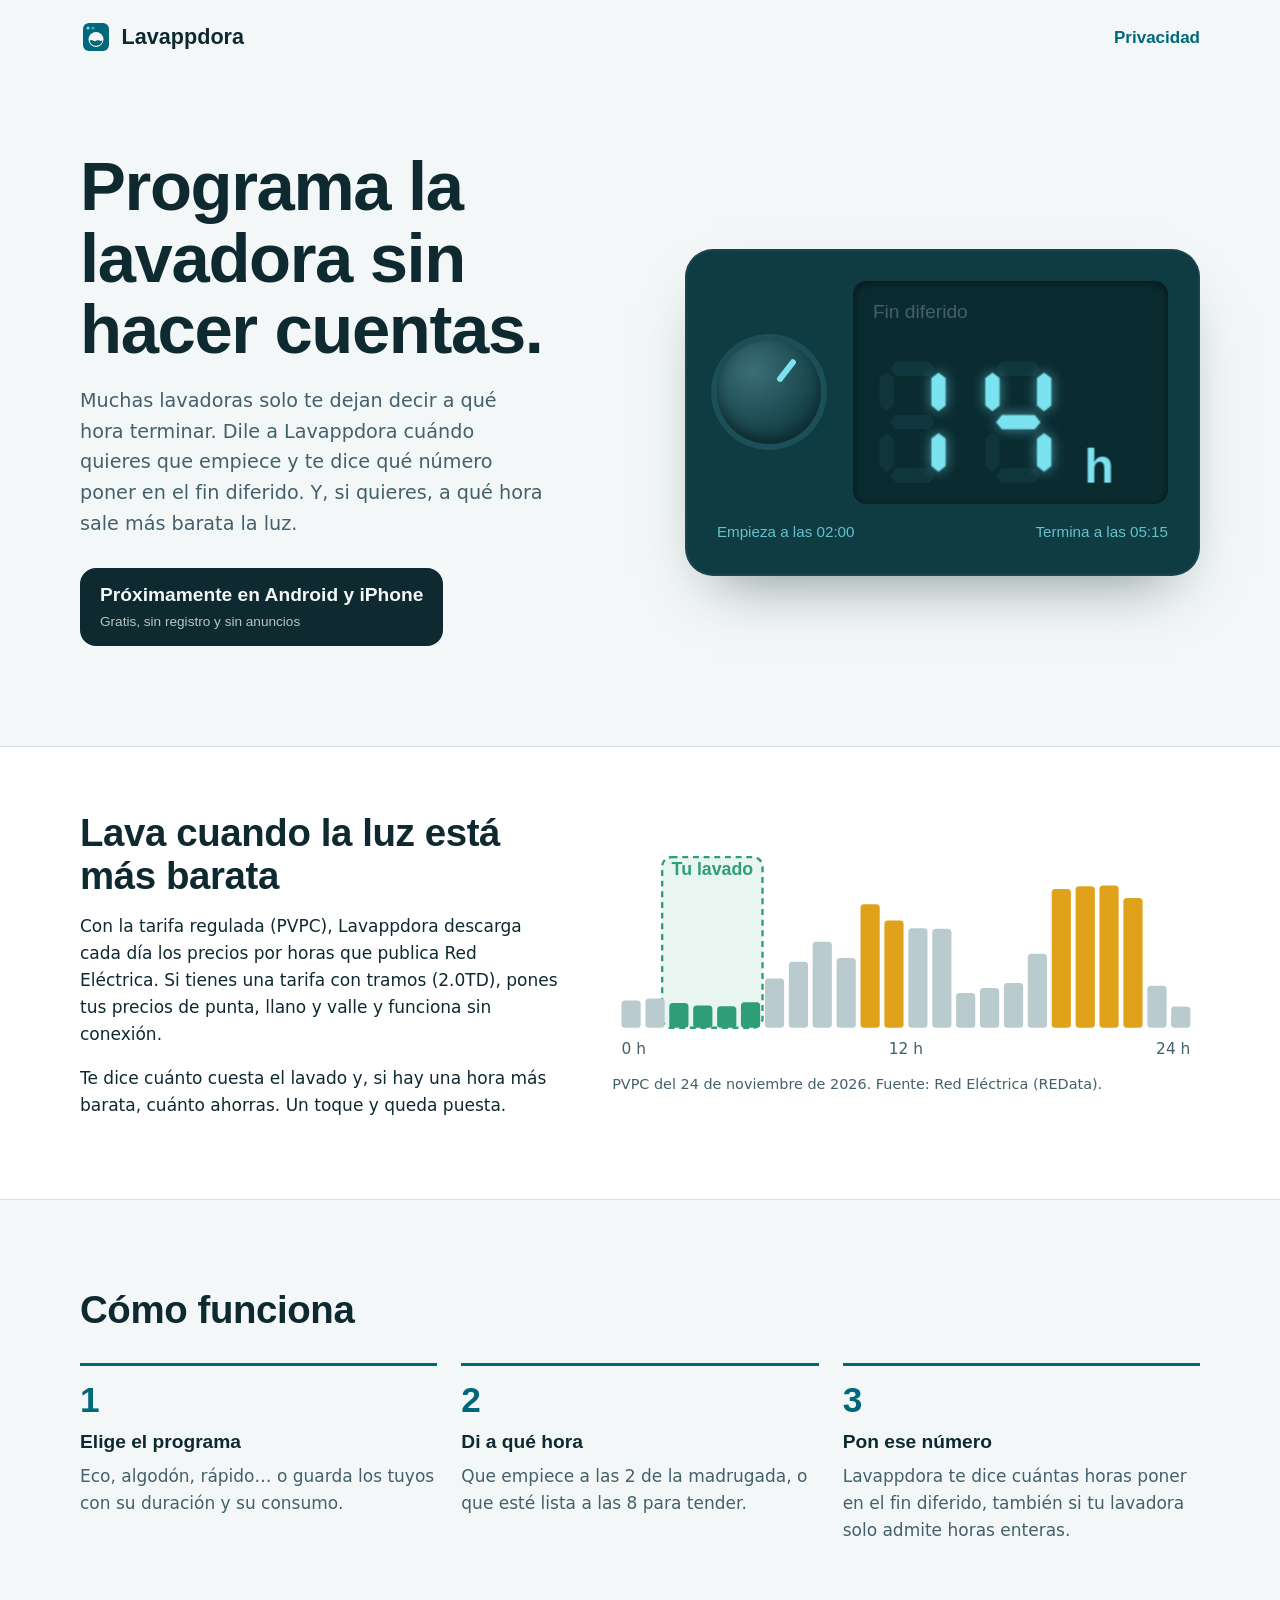
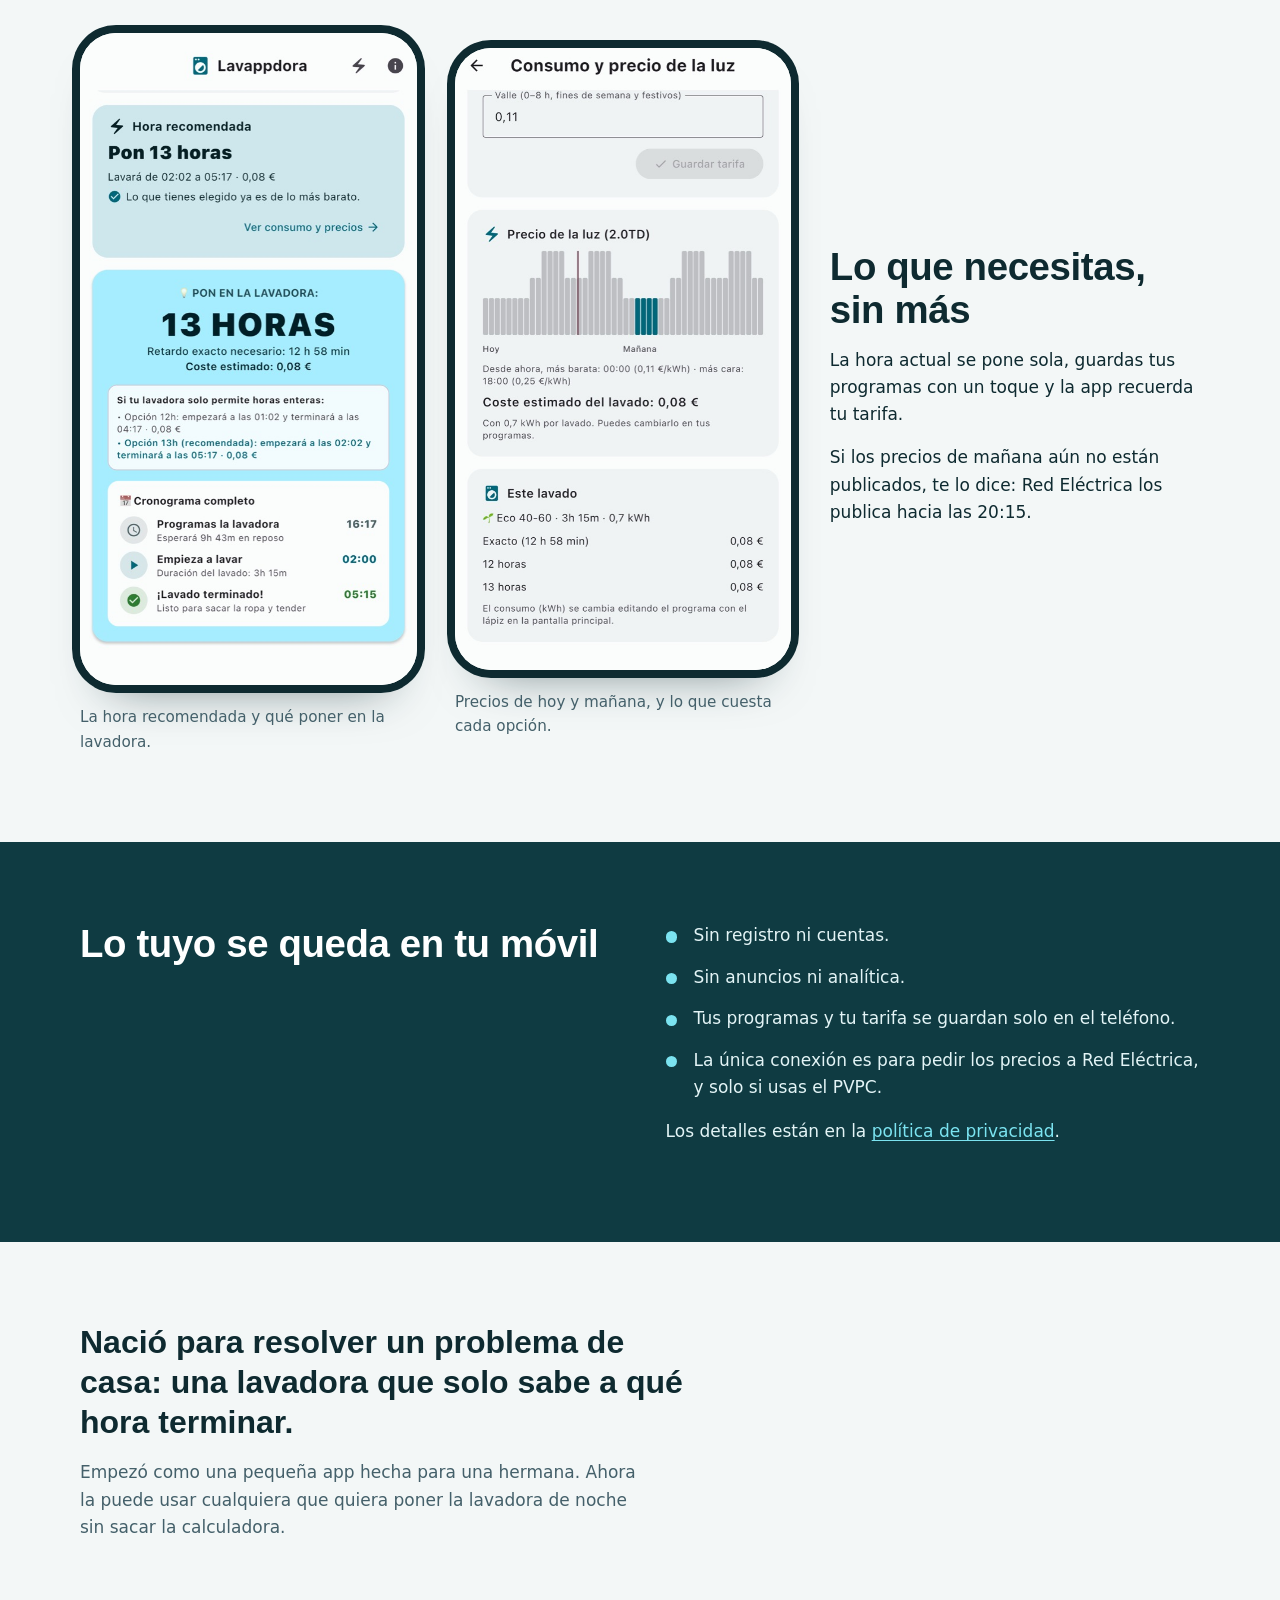
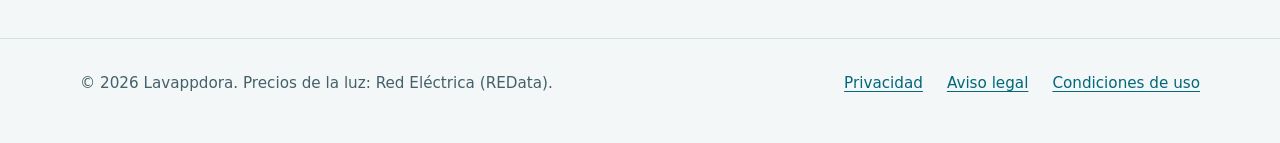
==== index.html @ 906e7d15 "Web estática de Lavappdora: landing y páginas legales - Landing: display de fin diferido en SVG, tir" ====
<!doctype html>
<html lang="es">
<head>
  <meta charset="utf-8">
  <meta name="viewport" content="width=device-width, initial-scale=1">
  <title>Lavappdora — programa la lavadora sin hacer cuentas</title>
  <meta name="description" content="Dile a Lavappdora a qué hora quieres que empiece o termine la lavadora y te dice qué número poner en el fin diferido. Con el precio de la luz por horas. Gratis, sin registro y sin anuncios.">
  <link rel="canonical" href="https://lavappdora.com/">
  <link rel="icon" href="/favicon.svg" type="image/svg+xml">
  <meta name="theme-color" content="#0F3B42">
  <meta property="og:type" content="website">
  <meta property="og:title" content="Lavappdora — programa la lavadora sin hacer cuentas">
  <meta property="og:description" content="Qué número poner en el fin diferido y a qué hora sale más barata la luz.">
  <meta property="og:url" content="https://lavappdora.com/">
  <meta property="og:image" content="https://lavappdora.com/img/app-principal.jpg">
  <meta property="og:locale" content="es_ES">
  <link rel="stylesheet" href="/css/estilos.css">
</head>
<body>
  <a class="salto" href="#contenido">Saltar al contenido</a>

  <header class="cabecera">
    <div class="envoltorio">
      <a class="marca" href="/"><img src="/img/icono.svg" alt="" width="32" height="32">Lavappdora</a>
      <nav aria-label="Principal"><a href="/privacidad.html">Privacidad</a></nav>
    </div>
  </header>

  <main id="contenido">
    <section class="hero" aria-labelledby="titulo">
      <div class="envoltorio">
        <div>
          <h1 id="titulo">Programa la lavadora sin hacer cuentas.</h1>
          <p>Muchas lavadoras solo te dejan decir a qué hora terminar. Dile a Lavappdora cuándo quieres que empiece y te dice qué número poner en el fin diferido. Y, si quieres, a qué hora sale más barata la luz.</p>
          <p class="disponible">Próximamente en Android y iPhone<small>Gratis, sin registro y sin anuncios</small></p>
        </div>

        <div class="panel">
          <div class="panel-fila">
            <div class="mando" aria-hidden="true"></div>
            <div class="lcd">
              <p class="lcd-titulo">Fin diferido</p>
              <svg class="lcd-digits" viewBox="-6 -6 250 122" role="img" aria-label="14 horas"><polygon class="seg" points="9.8,6.5 15.0,0.0 45.0,0.0 50.2,6.5 45.0,13.0 15.0,13.0"/><polygon class="seg" points="9.8,55.0 15.0,48.5 45.0,48.5 50.2,55.0 45.0,61.5 15.0,61.5"/><polygon class="seg" points="9.8,103.5 15.0,97.0 45.0,97.0 50.2,103.5 45.0,110.0 15.0,110.0"/><polygon class="seg" points="6.5,9.8 13.0,15.0 13.0,40.0 6.5,45.2 0.0,40.0 0.0,15.0"/><polygon class="seg on" points="53.5,9.8 60.0,15.0 60.0,40.0 53.5,45.2 47.0,40.0 47.0,15.0"/><polygon class="seg" points="6.5,64.8 13.0,70.0 13.0,95.0 6.5,100.2 0.0,95.0 0.0,70.0"/><polygon class="seg on" points="53.5,64.8 60.0,70.0 60.0,95.0 53.5,100.2 47.0,95.0 47.0,70.0"/><polygon class="seg" points="105.8,6.5 111.0,0.0 141.0,0.0 146.2,6.5 141.0,13.0 111.0,13.0"/><polygon class="seg on" points="105.8,55.0 111.0,48.5 141.0,48.5 146.2,55.0 141.0,61.5 111.0,61.5"/><polygon class="seg" points="105.8,103.5 111.0,97.0 141.0,97.0 146.2,103.5 141.0,110.0 111.0,110.0"/><polygon class="seg on" points="102.5,9.8 109.0,15.0 109.0,40.0 102.5,45.2 96.0,40.0 96.0,15.0"/><polygon class="seg on" points="149.5,9.8 156.0,15.0 156.0,40.0 149.5,45.2 143.0,40.0 143.0,15.0"/><polygon class="seg" points="102.5,64.8 109.0,70.0 109.0,95.0 102.5,100.2 96.0,95.0 96.0,70.0"/><polygon class="seg on" points="149.5,64.8 156.0,70.0 156.0,95.0 149.5,100.2 143.0,95.0 143.0,70.0"/><text class="lcd-unit" x="186" y="110">h</text></svg>
            </div>
          </div>
          <div class="panel-pie">
            <span>Empieza a las 02:00</span>
            <span>Termina a las 05:15</span>
          </div>
        </div>
      </div>
    </section>

    <section class="precios" aria-labelledby="titulo-precios">
      <div class="envoltorio">
        <div class="texto">
          <h2 id="titulo-precios">Lava cuando la luz está más barata</h2>
          <p>Con la tarifa regulada (PVPC), Lavappdora descarga cada día los precios por horas que publica Red Eléctrica. Si tienes una tarifa con tramos (2.0TD), pones tus precios de punta, llano y valle y funciona sin conexión.</p>
          <p>Te dice cuánto cuesta el lavado y, si hay una hora más barata, cuánto ahorras. Un toque y queda puesta.</p>
        </div>
        <figure style="margin:0">
          <svg class="strip" viewBox="-8 -30 496 178" role="img" aria-labelledby="strip-t strip-d"><title id="strip-t">Precio de la luz por horas</title><desc id="strip-d">PVPC del 24 de noviembre de 2026. Las horas de 2 a 6 de la madrugada están entre las más baratas y ahí cae el lavado.</desc><rect class="window" x="34.3" y="-24" width="84.7" height="144" rx="8"/><text class="window-label" x="76.7" y="-9" text-anchor="middle">Tu lavado</text><rect class="bar" x="0.0" y="97.0" width="16.2" height="23.0" rx="3"><title>00:00 – 0.197 €/kWh</title></rect><rect class="bar" x="20.2" y="95.4" width="16.2" height="24.6" rx="3"><title>01:00 – 0.199 €/kWh</title></rect><rect class="bar wash" x="40.3" y="99.2" width="16.2" height="20.8" rx="3"><title>02:00 – 0.194 €/kWh</title></rect><rect class="bar wash" x="60.5" y="101.2" width="16.2" height="18.8" rx="3"><title>03:00 – 0.191 €/kWh</title></rect><rect class="bar wash" x="80.7" y="101.9" width="16.2" height="18.1" rx="3"><title>04:00 – 0.190 €/kWh</title></rect><rect class="bar wash" x="100.8" y="98.5" width="16.2" height="21.5" rx="3"><title>05:00 – 0.195 €/kWh</title></rect><rect class="bar" x="121.0" y="78.5" width="16.2" height="41.5" rx="3"><title>06:00 – 0.221 €/kWh</title></rect><rect class="bar" x="141.2" y="64.2" width="16.2" height="55.8" rx="3"><title>07:00 – 0.240 €/kWh</title></rect><rect class="bar" x="161.3" y="47.4" width="16.2" height="72.6" rx="3"><title>08:00 – 0.262 €/kWh</title></rect><rect class="bar" x="181.5" y="61.2" width="16.2" height="58.8" rx="3"><title>09:00 – 0.243 €/kWh</title></rect><rect class="bar dear" x="201.7" y="15.7" width="16.2" height="104.3" rx="3"><title>10:00 – 0.303 €/kWh</title></rect><rect class="bar dear" x="221.8" y="29.4" width="16.2" height="90.6" rx="3"><title>11:00 – 0.285 €/kWh</title></rect><rect class="bar" x="242.0" y="36.1" width="16.2" height="83.9" rx="3"><title>12:00 – 0.276 €/kWh</title></rect><rect class="bar" x="262.2" y="36.4" width="16.2" height="83.6" rx="3"><title>13:00 – 0.276 €/kWh</title></rect><rect class="bar" x="282.3" y="90.7" width="16.2" height="29.3" rx="3"><title>14:00 – 0.205 €/kWh</title></rect><rect class="bar" x="302.5" y="86.5" width="16.2" height="33.5" rx="3"><title>15:00 – 0.210 €/kWh</title></rect><rect class="bar" x="322.7" y="82.3" width="16.2" height="37.7" rx="3"><title>16:00 – 0.216 €/kWh</title></rect><rect class="bar" x="342.8" y="57.5" width="16.2" height="62.5" rx="3"><title>17:00 – 0.248 €/kWh</title></rect><rect class="bar dear" x="363.0" y="2.9" width="16.2" height="117.1" rx="3"><title>18:00 – 0.320 €/kWh</title></rect><rect class="bar dear" x="383.2" y="0.6" width="16.2" height="119.4" rx="3"><title>19:00 – 0.323 €/kWh</title></rect><rect class="bar dear" x="403.3" y="0.0" width="16.2" height="120.0" rx="3"><title>20:00 – 0.323 €/kWh</title></rect><rect class="bar dear" x="423.5" y="10.5" width="16.2" height="109.5" rx="3"><title>21:00 – 0.310 €/kWh</title></rect><rect class="bar" x="443.7" y="84.5" width="16.2" height="35.5" rx="3"><title>22:00 – 0.213 €/kWh</title></rect><rect class="bar" x="463.8" y="102.0" width="16.2" height="18.0" rx="3"><title>23:00 – 0.190 €/kWh</title></rect><text class="axis" x="0" y="142">0 h</text><text class="axis" x="240" y="142" text-anchor="middle">12 h</text><text class="axis" x="480" y="142" text-anchor="end">24 h</text></svg>
          <figcaption class="fuente">PVPC del 24 de noviembre de 2026. Fuente: Red Eléctrica (REData).</figcaption>
        </figure>
      </div>
    </section>

    <section class="pasos-seccion" aria-labelledby="titulo-pasos">
      <div class="envoltorio">
        <h2 id="titulo-pasos">Cómo funciona</h2>
        <ol class="pasos">
          <li>
            <h3>Elige el programa</h3>
            <p>Eco, algodón, rápido… o guarda los tuyos con su duración y su consumo.</p>
          </li>
          <li>
            <h3>Di a qué hora</h3>
            <p>Que empiece a las 2 de la madrugada, o que esté lista a las 8 para tender.</p>
          </li>
          <li>
            <h3>Pon ese número</h3>
            <p>Lavappdora te dice cuántas horas poner en el fin diferido, también si tu lavadora solo admite horas enteras.</p>
          </li>
        </ol>
      </div>
    </section>

    <section class="capturas" aria-labelledby="titulo-capturas">
      <div class="envoltorio">
        <figure class="captura">
          <div class="movil"><img src="/img/app-principal.jpg" width="567" height="1100" loading="lazy"
               alt="Pantalla principal: hora recomendada «Pon 13 horas» y el número a poner en la lavadora con el cronograma del lavado."></div>
          <figcaption>La hora recomendada y qué poner en la lavadora.</figcaption>
        </figure>
        <figure class="captura">
          <div class="movil"><img src="/img/app-consumo.jpg" width="595" height="1100" loading="lazy"
               alt="Pantalla de consumo: gráfico de precios de hoy y mañana con las horas del lavado resaltadas y el coste estimado."></div>
          <figcaption>Precios de hoy y mañana, y lo que cuesta cada opción.</figcaption>
        </figure>
        <div class="texto">
          <h2 id="titulo-capturas">Lo que necesitas, sin más</h2>
          <p>La hora actual se pone sola, guardas tus programas con un toque y la app recuerda tu tarifa.</p>
          <p>Si los precios de mañana aún no están publicados, te lo dice: Red Eléctrica los publica hacia las 20:15.</p>
        </div>
      </div>
    </section>

    <section class="privacidad" aria-labelledby="titulo-privacidad">
      <div class="envoltorio">
        <h2 id="titulo-privacidad">Lo tuyo se queda en tu móvil</h2>
        <div>
          <ul>
            <li>Sin registro ni cuentas.</li>
            <li>Sin anuncios ni analítica.</li>
            <li>Tus programas y tu tarifa se guardan solo en el teléfono.</li>
            <li>La única conexión es para pedir los precios a Red Eléctrica, y solo si usas el PVPC.</li>
          </ul>
          <p>Los detalles están en la <a href="/privacidad.html">política de privacidad</a>.</p>
        </div>
      </div>
    </section>

    <section class="historia" aria-labelledby="titulo-historia">
      <div class="envoltorio">
        <h2 id="titulo-historia" class="oculto">De dónde viene</h2>
        <blockquote>Nació para resolver un problema de casa: una lavadora que solo sabe a qué hora terminar.</blockquote>
        <p>Empezó como una pequeña app hecha para una hermana. Ahora la puede usar cualquiera que quiera poner la lavadora de noche sin sacar la calculadora.</p>
      </div>
    </section>
  </main>

  <footer class="pie">
    <div class="envoltorio">
      <p>© 2026 Lavappdora. Precios de la luz: Red Eléctrica (REData).</p>
      <ul>
        <li><a href="/privacidad.html">Privacidad</a></li>
        <li><a href="/aviso-legal.html">Aviso legal</a></li>
        <li><a href="/condiciones.html">Condiciones de uso</a></li>
      </ul>
    </div>
  </footer>
</body>
</html>
---- css/estilos.css ----
/* Lavappdora — web estática. Sin fuentes ni scripts de terceros. */
:root {
  --esmalte: #F3F7F7;      /* fondo: chapa blanca de electrodoméstico */
  --tinta: #0E2A30;        /* texto */
  --tinta-suave: #44606A;
  --teal: #00687A;         /* color de la app */
  --panel: #0F3B42;        /* panel del display */
  --lcd: #7BE3F0;          /* dígitos encendidos */
  --lcd-apagado: rgba(123, 227, 240, 0.06);
  --valle: #2E9E78;
  --punta: #E0A21B;
  --linea: #D3E1E3;
  --blanco: #FFFFFF;

  --redondeada: ui-rounded, "SF Pro Rounded", "Hiragino Maru Gothic ProN", Quicksand, Comfortaa, Manjari,
    "Arial Rounded MT", "Arial Rounded MT Bold", Calibri, source-sans-pro, sans-serif;
  --humanista: Seravek, "Gill Sans Nova", Ubuntu, Calibri, "DejaVu Sans", source-sans-pro, sans-serif;

  --medida: 68ch;
}

*, *::before, *::after { box-sizing: border-box; }

html { -webkit-text-size-adjust: 100%; }

body {
  margin: 0;
  background: var(--esmalte);
  color: var(--tinta);
  font-family: var(--humanista);
  font-size: 1.0625rem;
  line-height: 1.6;
}

img, svg { display: block; max-width: 100%; }

a { color: var(--teal); text-underline-offset: 0.18em; }
a:hover { color: var(--tinta); }

:focus-visible { outline: 3px solid var(--teal); outline-offset: 3px; border-radius: 4px; }

.salto {
  position: absolute; left: -999px; top: 0.5rem;
  background: var(--tinta); color: var(--blanco); padding: 0.5rem 1rem; border-radius: 6px;
}
.salto:focus { left: 0.5rem; }

/* Solo para lectores de pantalla */
.oculto { position: absolute; width: 1px; height: 1px; overflow: hidden; clip-path: inset(50%); white-space: nowrap; }

.envoltorio { width: min(100% - 2rem, 70rem); margin-inline: auto; }

/* Cabecera */
.cabecera { padding-block: 1.25rem; }
.cabecera .envoltorio { display: flex; align-items: center; justify-content: space-between; gap: 1rem; }
.marca {
  display: inline-flex; align-items: center; gap: 0.6rem;
  font-family: var(--redondeada); font-weight: 800; font-size: 1.35rem;
  color: var(--tinta); text-decoration: none;
}
.marca svg { width: 2rem; height: 2rem; }
.cabecera nav a { font-family: var(--redondeada); font-weight: 600; text-decoration: none; }

/* Hero */
.hero { padding-block: clamp(2rem, 6vw, 5rem) clamp(2.5rem, 6vw, 4.5rem); }
.hero .envoltorio {
  display: grid; gap: clamp(2rem, 5vw, 4rem);
  grid-template-columns: minmax(0, 1.05fr) minmax(0, 1fr); align-items: center;
}
.hero h1 {
  font-family: var(--redondeada); font-weight: 800;
  font-size: clamp(2.4rem, 5.6vw, 4.3rem); line-height: 1.04; letter-spacing: -0.02em;
  margin: 0 0 1.25rem; max-width: 14ch;
}
.hero p { font-size: 1.2rem; color: var(--tinta-suave); max-width: 38ch; margin: 0 0 1.75rem; }

.hero .disponible {
  display: inline-block; font-family: var(--redondeada); font-weight: 700;
  background: var(--tinta); color: var(--esmalte); padding: 0.8rem 1.25rem; border-radius: 16px;
}
.hero .disponible small { display: block; font-weight: 500; opacity: 0.75; font-size: 0.85rem; }

/* Panel de la lavadora: lo memorable de la página */
.panel {
  background: var(--panel); color: var(--lcd); border-radius: 28px;
  padding: clamp(1.25rem, 3vw, 2rem);
  box-shadow: inset 0 0 0 2px rgba(255, 255, 255, 0.05), 0 30px 60px -30px rgba(14, 42, 48, 0.55);
}
.panel-fila { display: flex; align-items: center; gap: clamp(1rem, 3vw, 2rem); }
.mando {
  flex: none; width: clamp(4.5rem, 12vw, 6.5rem); aspect-ratio: 1; border-radius: 50%;
  background: radial-gradient(circle at 35% 30%, #3B6E76, #133F46 70%);
  box-shadow: 0 0 0 6px rgba(123, 227, 240, 0.12), inset 0 -6px 12px rgba(0, 0, 0, 0.35);
  position: relative;
}
.mando::after {
  content: ""; position: absolute; left: 50%; top: 10%; width: 6px; height: 26%;
  margin-left: -3px; border-radius: 3px; background: var(--lcd); transform-origin: 50% 155%;
  transform: rotate(38deg);
}
.lcd {
  flex: 1; background: #0A2C31; border-radius: 14px; padding: 1rem 1.25rem 0.9rem;
  box-shadow: inset 0 2px 10px rgba(0, 0, 0, 0.5);
}
.lcd-titulo { font-family: var(--redondeada); font-size: 0.95rem; color: rgba(123, 227, 240, 0.75); margin: 0 0 0.4rem; }
.lcd-digits { width: 100%; height: auto; }
.seg { fill: var(--lcd-apagado); }
.seg.on { fill: var(--lcd); filter: drop-shadow(0 0 6px rgba(123, 227, 240, 0.55)); }
.lcd-unit { fill: var(--lcd); font-family: var(--redondeada); font-weight: 700; font-size: 44px; }
.panel-pie {
  display: flex; justify-content: space-between; gap: 1rem; margin-top: 1rem;
  font-family: var(--redondeada); font-size: 0.95rem; color: rgba(123, 227, 240, 0.8);
}

/* Encendido del display al cargar (único movimiento de la página) */
@media (prefers-reduced-motion: no-preference) {
  .seg.on { animation: encender 900ms ease-out both; }
  .seg.on:nth-of-type(2n) { animation-delay: 120ms; }
  .seg.on:nth-of-type(3n) { animation-delay: 240ms; }
  .lcd-unit { animation: encender 900ms 380ms ease-out both; }
  @keyframes encender { from { fill: var(--lcd-apagado); filter: none; } }
}

/* Tira de precios */
.precios { background: var(--blanco); border-block: 1px solid var(--linea); padding-block: clamp(2.5rem, 6vw, 4rem); }
.precios .envoltorio {
  display: grid; gap: clamp(1.5rem, 4vw, 3.5rem);
  grid-template-columns: minmax(0, 0.9fr) minmax(0, 1.1fr); align-items: center;
}
.strip { width: 100%; height: auto; overflow: visible; }
.bar { fill: #B9CBCE; }
.bar.dear { fill: var(--punta); }
.bar.wash { fill: var(--valle); }
.window { fill: rgba(46, 158, 120, 0.1); stroke: var(--valle); stroke-width: 2; stroke-dasharray: 5 4; }
.window-label { fill: var(--valle); font-family: var(--redondeada); font-weight: 700; font-size: 15px; }
.axis { fill: var(--tinta-suave); font-family: var(--humanista); font-size: 13px; }
.fuente { font-size: 0.9rem; color: var(--tinta-suave); margin: 0.75rem 0 0; }

h2 {
  font-family: var(--redondeada); font-weight: 800; letter-spacing: -0.01em;
  font-size: clamp(1.7rem, 3.4vw, 2.4rem); line-height: 1.12; margin: 0 0 1rem;
}
.texto p { margin: 0 0 1rem; max-width: 46ch; }

/* Cómo funciona: es una secuencia real, por eso va numerada */
.pasos-seccion { padding-block: clamp(3rem, 7vw, 5.5rem); }
.pasos { list-style: none; padding: 0; margin: 2rem 0 0; display: grid; gap: 1.5rem; grid-template-columns: repeat(3, minmax(0, 1fr)); counter-reset: paso; }
.pasos li { counter-increment: paso; border-top: 3px solid var(--teal); padding-top: 1rem; }
.pasos li::before {
  content: counter(paso); display: block; font-family: var(--redondeada); font-weight: 800;
  font-size: 2.2rem; line-height: 1; color: var(--teal); margin-bottom: 0.6rem;
}
.pasos h3 { font-family: var(--redondeada); font-size: 1.2rem; margin: 0 0 0.35rem; }
.pasos p { margin: 0; color: var(--tinta-suave); }

/* Capturas */
.capturas { padding-block: 0 clamp(3rem, 7vw, 5.5rem); }
.capturas .envoltorio { display: grid; grid-template-columns: minmax(0, 1fr) minmax(0, 1fr) minmax(0, 1.1fr); gap: clamp(1.25rem, 3vw, 2.5rem); align-items: center; }
.captura { margin: 0; }
.movil {
  border-radius: 36px; overflow: hidden; background: var(--blanco);
  box-shadow: 0 0 0 8px var(--tinta), 0 30px 50px -30px rgba(14, 42, 48, 0.6);
}
.movil img { width: 100%; height: auto; }
.captura figcaption { margin-top: 1.25rem; font-size: 0.95rem; color: var(--tinta-suave); }

/* Privacidad */
.privacidad { background: var(--panel); color: #E3F4F6; padding-block: clamp(3rem, 7vw, 5rem); }
.privacidad .envoltorio { display: grid; grid-template-columns: minmax(0, 1fr) minmax(0, 1fr); gap: clamp(1.5rem, 4vw, 3.5rem); }
.privacidad h2 { color: var(--blanco); }
.privacidad ul { margin: 0; padding: 0; list-style: none; display: grid; gap: 0.9rem; }
.privacidad li { padding-left: 1.75rem; position: relative; }
.privacidad li::before { content: ""; position: absolute; left: 0; top: 0.55em; width: 0.7rem; height: 0.7rem; border-radius: 50%; background: var(--lcd); }
.privacidad a { color: var(--lcd); }

/* Historia */
.historia { padding-block: clamp(3rem, 7vw, 5rem); }
.historia blockquote { margin: 0; max-width: 34ch; font-family: var(--redondeada); font-weight: 700; font-size: clamp(1.4rem, 2.8vw, 2rem); line-height: 1.25; }
.historia p { color: var(--tinta-suave); max-width: 52ch; }

/* Pie */
.pie { border-top: 1px solid var(--linea); padding-block: 2rem 3rem; font-size: 0.95rem; color: var(--tinta-suave); }
.pie .envoltorio { display: flex; flex-wrap: wrap; justify-content: space-between; gap: 1rem 2rem; }
.pie p { margin: 0; }
.pie ul { list-style: none; margin: 0; padding: 0; display: flex; flex-wrap: wrap; gap: 0.5rem 1.5rem; }

/* Páginas legales */
.legal { padding-block: clamp(2rem, 5vw, 3.5rem) clamp(3rem, 6vw, 5rem); }
.legal article { max-width: var(--medida); }
.legal h1 { font-family: var(--redondeada); font-weight: 800; font-size: clamp(2rem, 4.5vw, 2.8rem); line-height: 1.1; margin: 0 0 0.5rem; }
.legal .fecha { color: var(--tinta-suave); margin: 0 0 2rem; }
.legal h2 { font-size: 1.35rem; margin: 2.25rem 0 0.6rem; }
.legal p, .legal li { line-height: 1.7; }
.legal ul { padding-left: 1.25rem; }
.legal table { border-collapse: collapse; width: 100%; margin: 1rem 0; font-size: 0.97rem; }
.legal th, .legal td { text-align: left; vertical-align: top; padding: 0.6rem 0.75rem; border-bottom: 1px solid var(--linea); }
.legal th { font-family: var(--redondeada); }
.pendiente { background: #FFE7A8; border-radius: 3px; padding: 0 0.2em; }

@media (max-width: 860px) {
  .hero .envoltorio, .precios .envoltorio, .privacidad .envoltorio { grid-template-columns: minmax(0, 1fr); }
  .pasos { grid-template-columns: minmax(0, 1fr); }
  .capturas .envoltorio { grid-template-columns: minmax(0, 1fr) minmax(0, 1fr); }
  .capturas .texto { grid-column: 1 / -1; order: -1; }
  .legal table, .legal thead, .legal tbody, .legal tr, .legal th, .legal td { display: block; }
  .legal thead { display: none; }
  .legal td { border: 0; padding: 0.15rem 0; }
  .legal tr { border-bottom: 1px solid var(--linea); padding: 0.6rem 0; }
  .legal td:first-child { font-weight: 600; }
}
@media (max-width: 480px) {
  .capturas .envoltorio { grid-template-columns: minmax(0, 1fr); }
  .captura { max-width: 18rem; margin-inline: auto; }
  .panel-pie { flex-direction: column; gap: 0.25rem; }
}
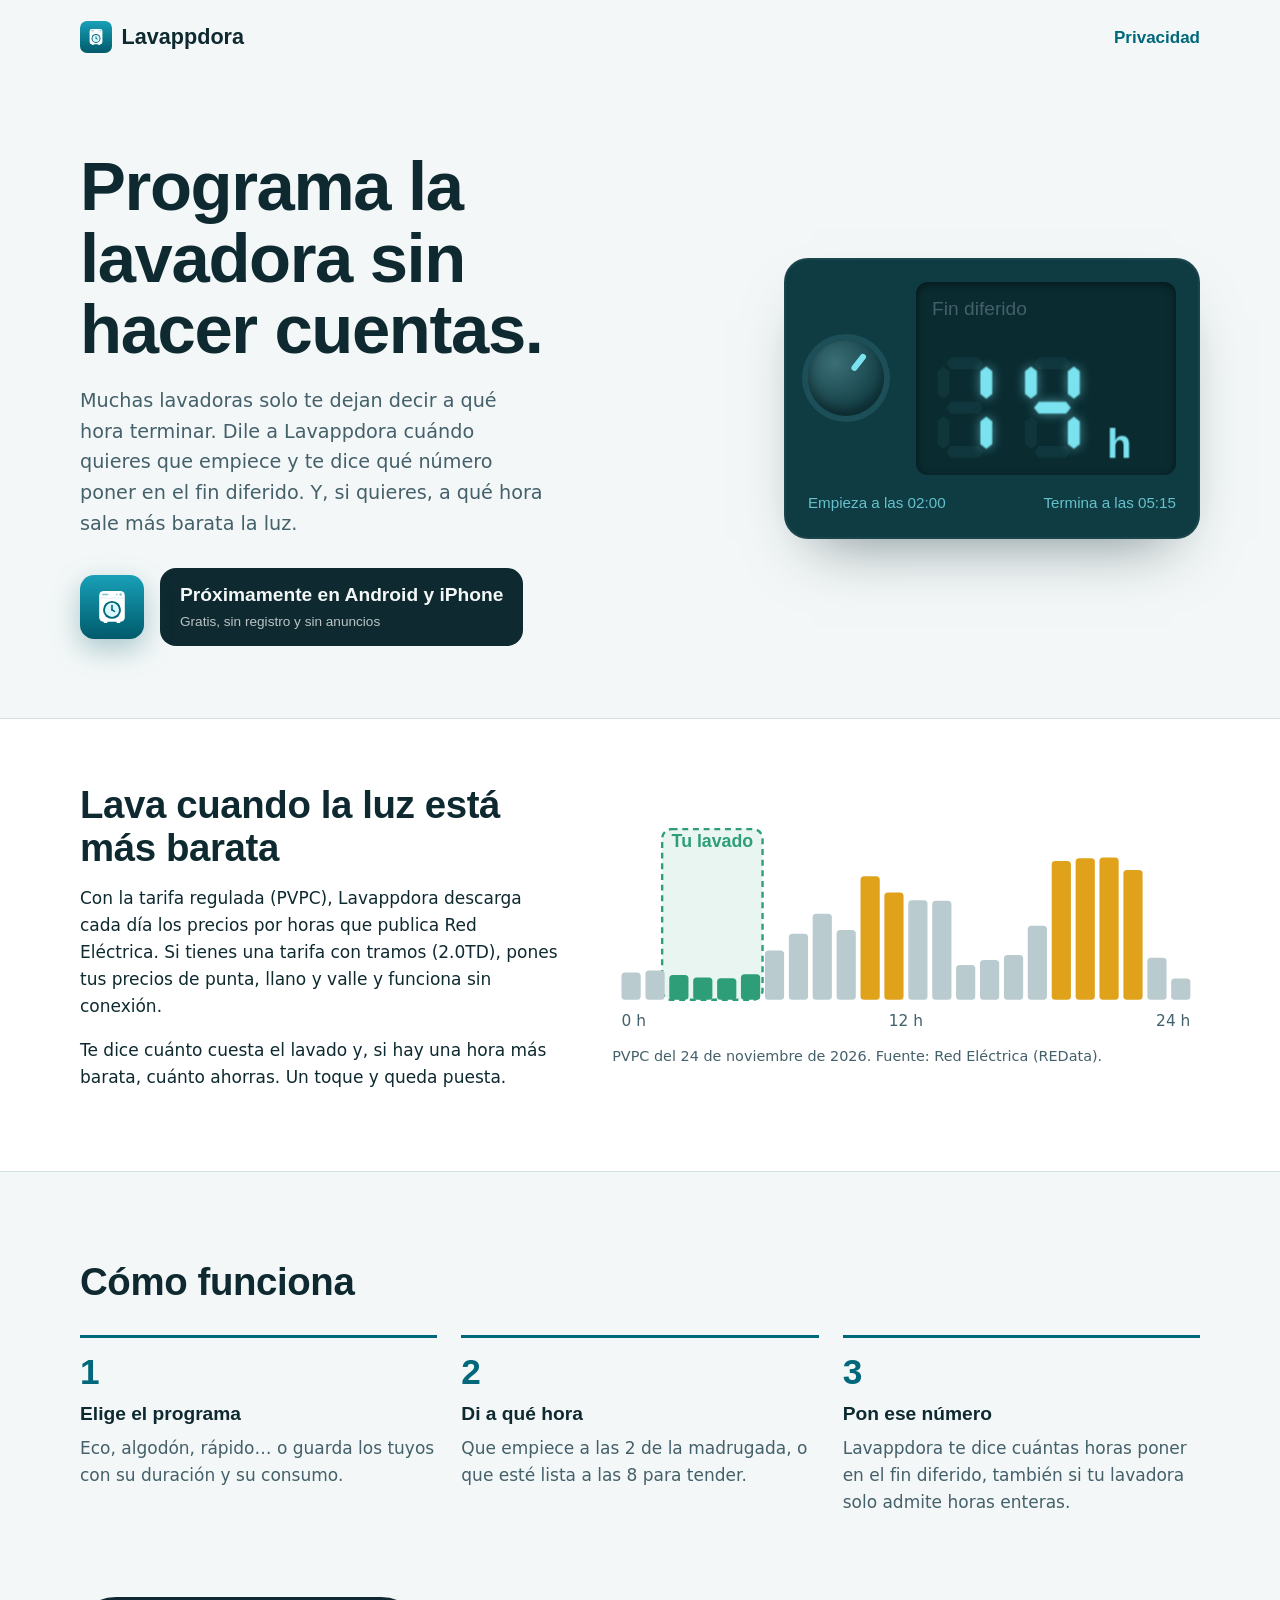
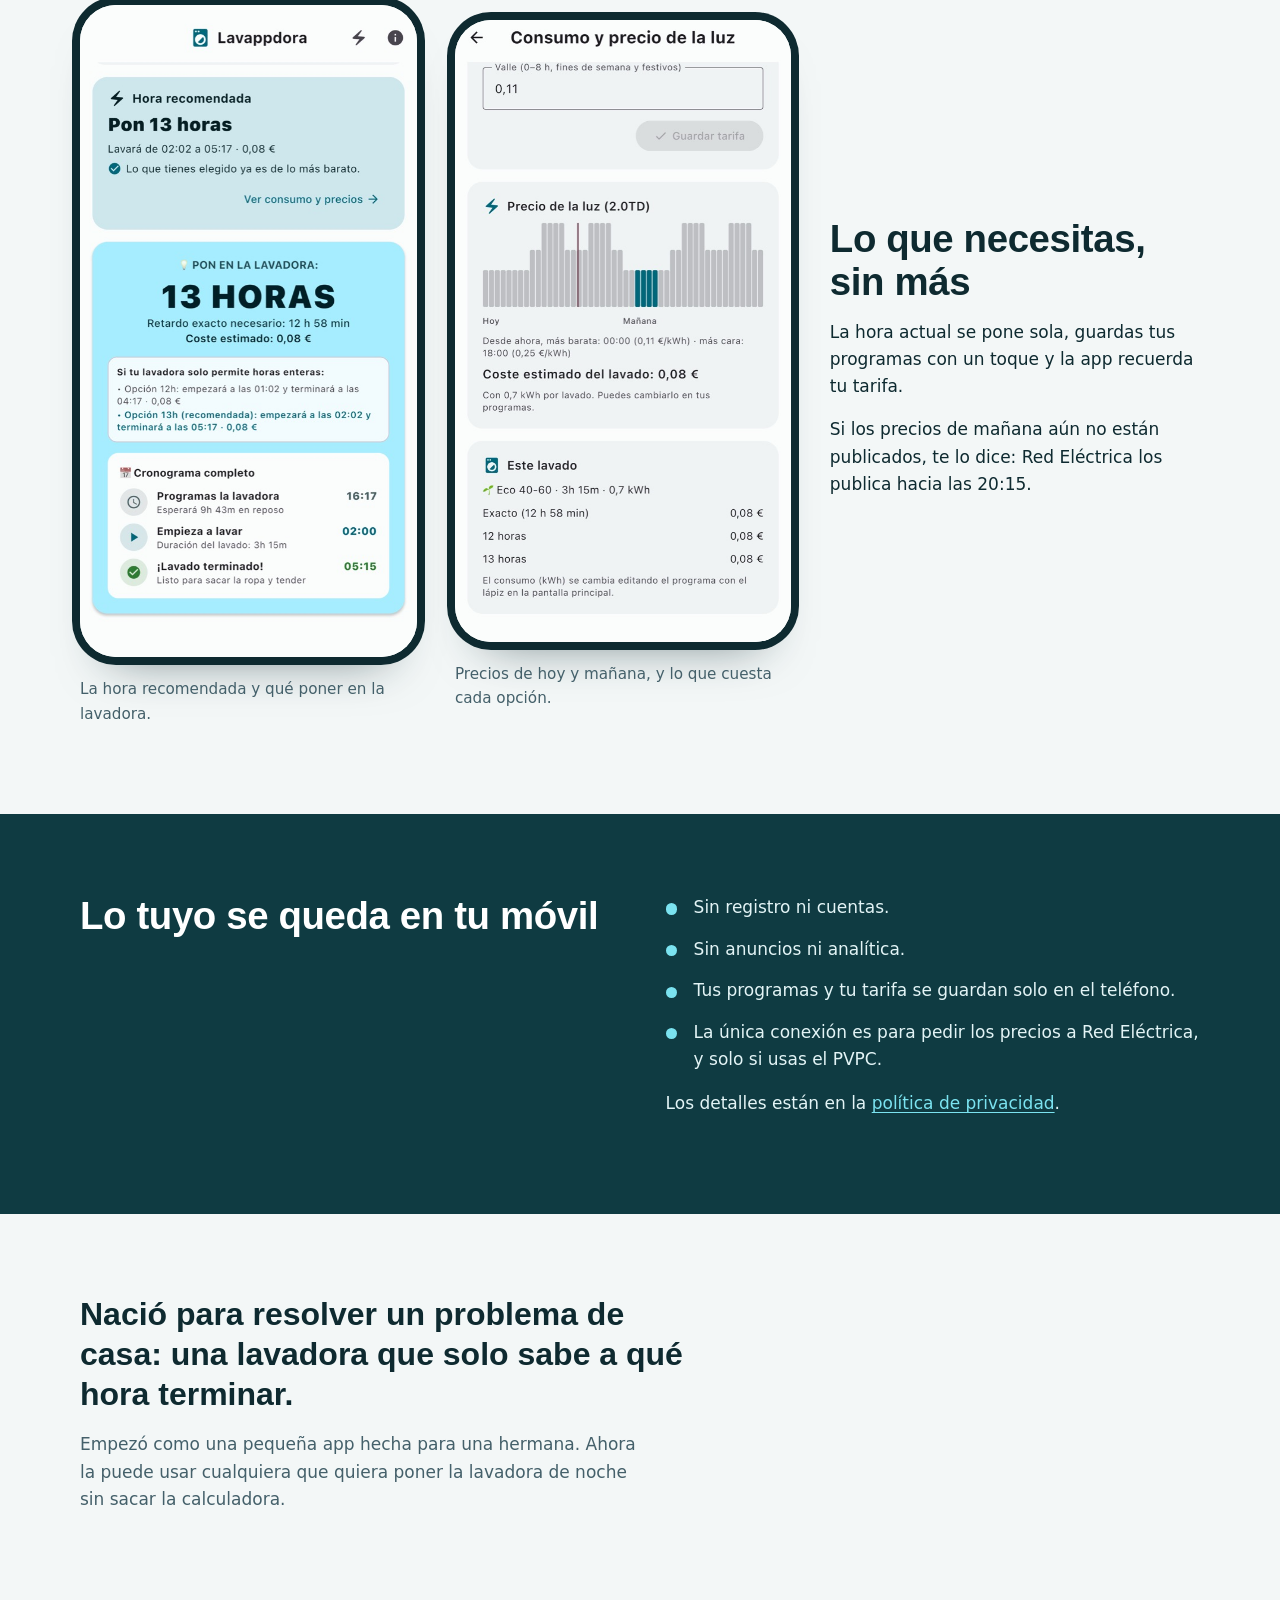
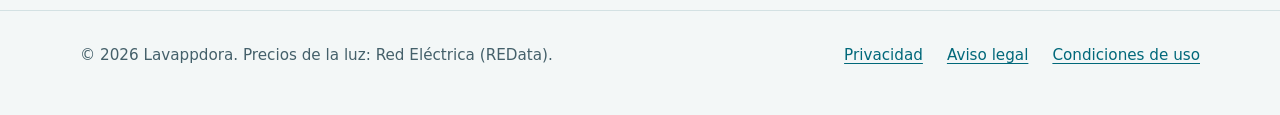
==== commit 1c89cc5b: "Icono de la app en la web y panel de fin diferido más pequeño - img/icono.svg y favicon.svg pasan a " ====
--- a/index.html
+++ b/index.html
@@ -32,7 +32,10 @@
         <div>
           <h1 id="titulo">Programa la lavadora sin hacer cuentas.</h1>
           <p>Muchas lavadoras solo te dejan decir a qué hora terminar. Dile a Lavappdora cuándo quieres que empiece y te dice qué número poner en el fin diferido. Y, si quieres, a qué hora sale más barata la luz.</p>
-          <p class="disponible">Próximamente en Android y iPhone<small>Gratis, sin registro y sin anuncios</small></p>
+          <div class="tienda">
+            <img src="/img/icono.svg" alt="Icono de Lavappdora" width="64" height="64">
+            <p class="disponible">Próximamente en Android y iPhone<small>Gratis, sin registro y sin anuncios</small></p>
+          </div>
         </div>
 
         <div class="panel">
--- a/css/estilos.css
+++ b/css/estilos.css
@@ -74,21 +74,24 @@
 }
 .hero p { font-size: 1.2rem; color: var(--tinta-suave); max-width: 38ch; margin: 0 0 1.75rem; }
 
+.tienda { display: flex; align-items: center; gap: 1rem; }
+.tienda img { width: 4rem; height: 4rem; flex: none; filter: drop-shadow(0 10px 14px rgba(0, 90, 107, 0.3)); }
 .hero .disponible {
-  display: inline-block; font-family: var(--redondeada); font-weight: 700;
+  display: inline-block; margin: 0; font-family: var(--redondeada); font-weight: 700;
   background: var(--tinta); color: var(--esmalte); padding: 0.8rem 1.25rem; border-radius: 16px;
 }
 .hero .disponible small { display: block; font-weight: 500; opacity: 0.75; font-size: 0.85rem; }
 
 /* Panel de la lavadora: lo memorable de la página */
 .panel {
-  background: var(--panel); color: var(--lcd); border-radius: 28px;
-  padding: clamp(1.25rem, 3vw, 2rem);
+  width: 100%; max-width: 26rem; justify-self: end;
+  background: var(--panel); color: var(--lcd); border-radius: 24px;
+  padding: clamp(1rem, 2.5vw, 1.5rem);
   box-shadow: inset 0 0 0 2px rgba(255, 255, 255, 0.05), 0 30px 60px -30px rgba(14, 42, 48, 0.55);
 }
 .panel-fila { display: flex; align-items: center; gap: clamp(1rem, 3vw, 2rem); }
 .mando {
-  flex: none; width: clamp(4.5rem, 12vw, 6.5rem); aspect-ratio: 1; border-radius: 50%;
+  flex: none; width: clamp(3.5rem, 9vw, 4.75rem); aspect-ratio: 1; border-radius: 50%;
   background: radial-gradient(circle at 35% 30%, #3B6E76, #133F46 70%);
   box-shadow: 0 0 0 6px rgba(123, 227, 240, 0.12), inset 0 -6px 12px rgba(0, 0, 0, 0.35);
   position: relative;
@@ -99,7 +102,7 @@
   transform: rotate(38deg);
 }
 .lcd {
-  flex: 1; background: #0A2C31; border-radius: 14px; padding: 1rem 1.25rem 0.9rem;
+  flex: 1; background: #0A2C31; border-radius: 12px; padding: 0.75rem 1rem 0.7rem;
   box-shadow: inset 0 2px 10px rgba(0, 0, 0, 0.5);
 }
 .lcd-titulo { font-family: var(--redondeada); font-size: 0.95rem; color: rgba(123, 227, 240, 0.75); margin: 0 0 0.4rem; }
@@ -199,6 +202,7 @@
 
 @media (max-width: 860px) {
   .hero .envoltorio, .precios .envoltorio, .privacidad .envoltorio { grid-template-columns: minmax(0, 1fr); }
+  .panel { justify-self: start; }
   .pasos { grid-template-columns: minmax(0, 1fr); }
   .capturas .envoltorio { grid-template-columns: minmax(0, 1fr) minmax(0, 1fr); }
   .capturas .texto { grid-column: 1 / -1; order: -1; }
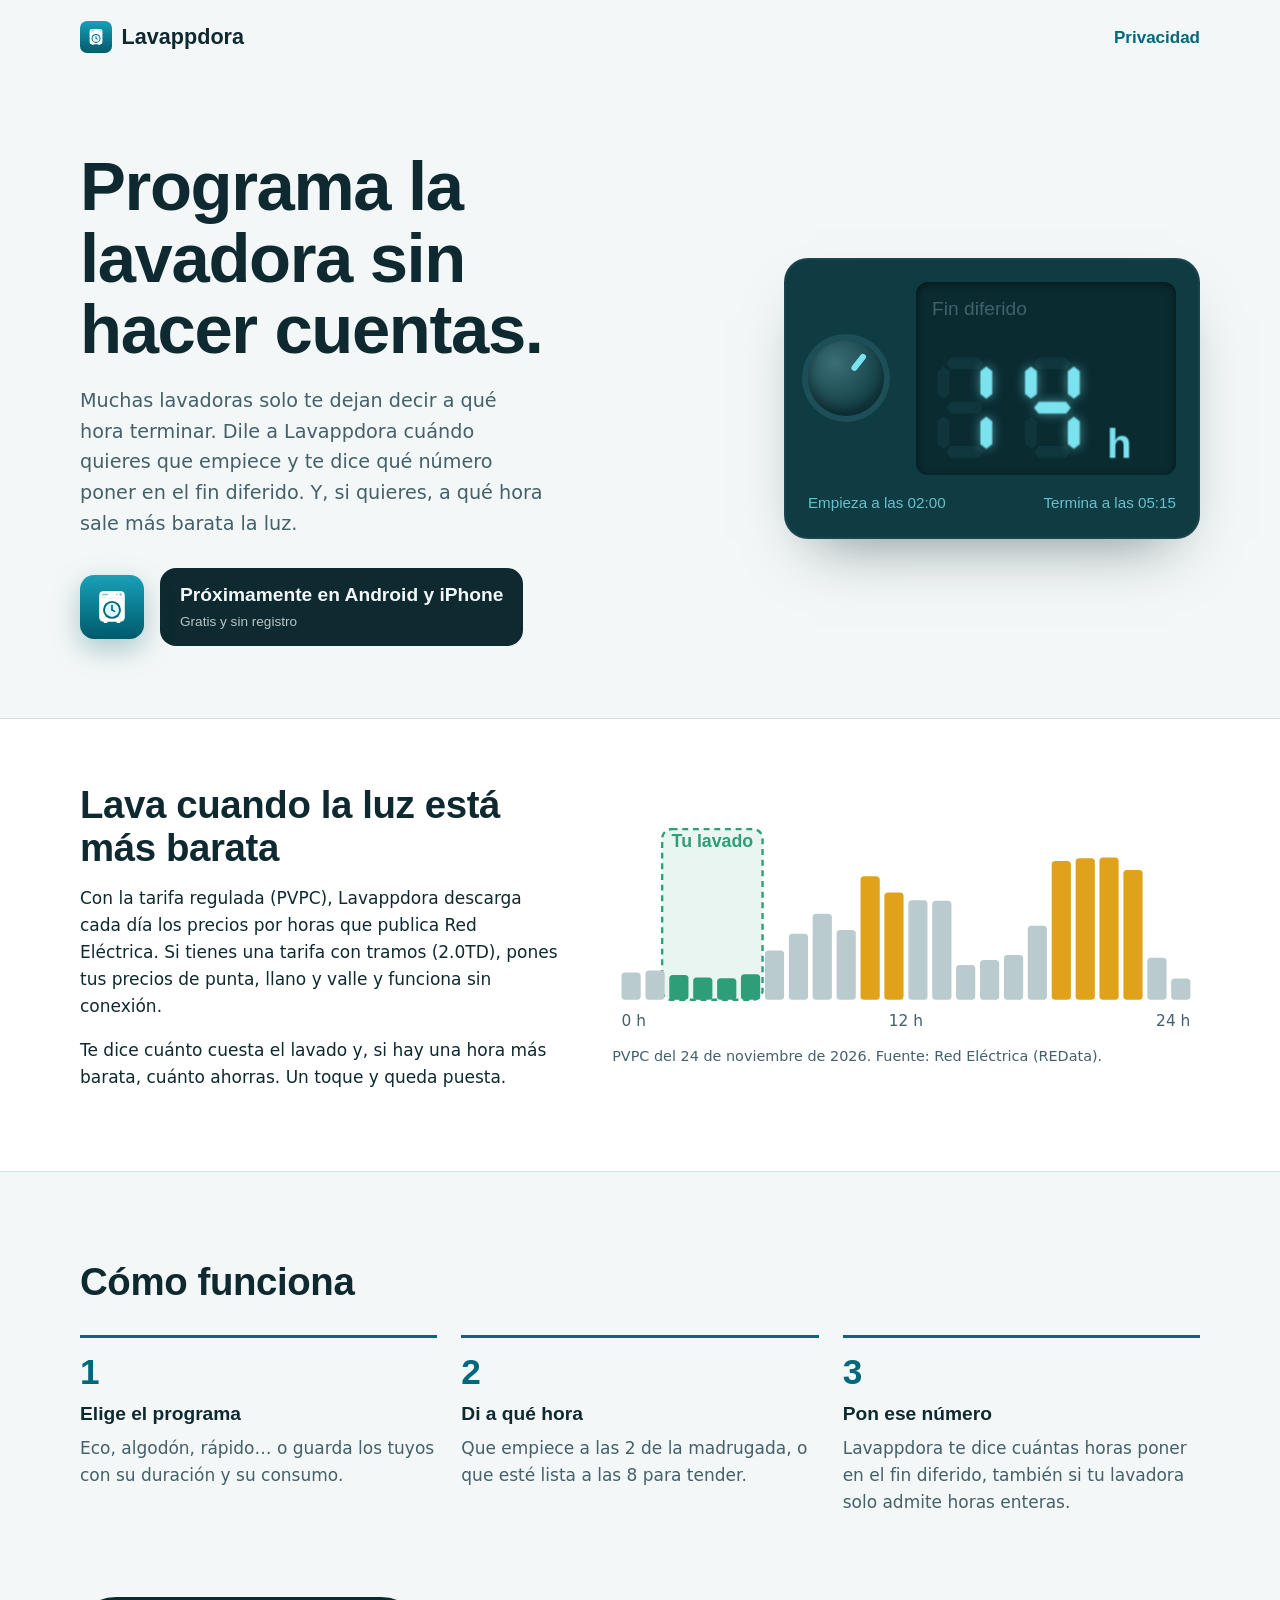
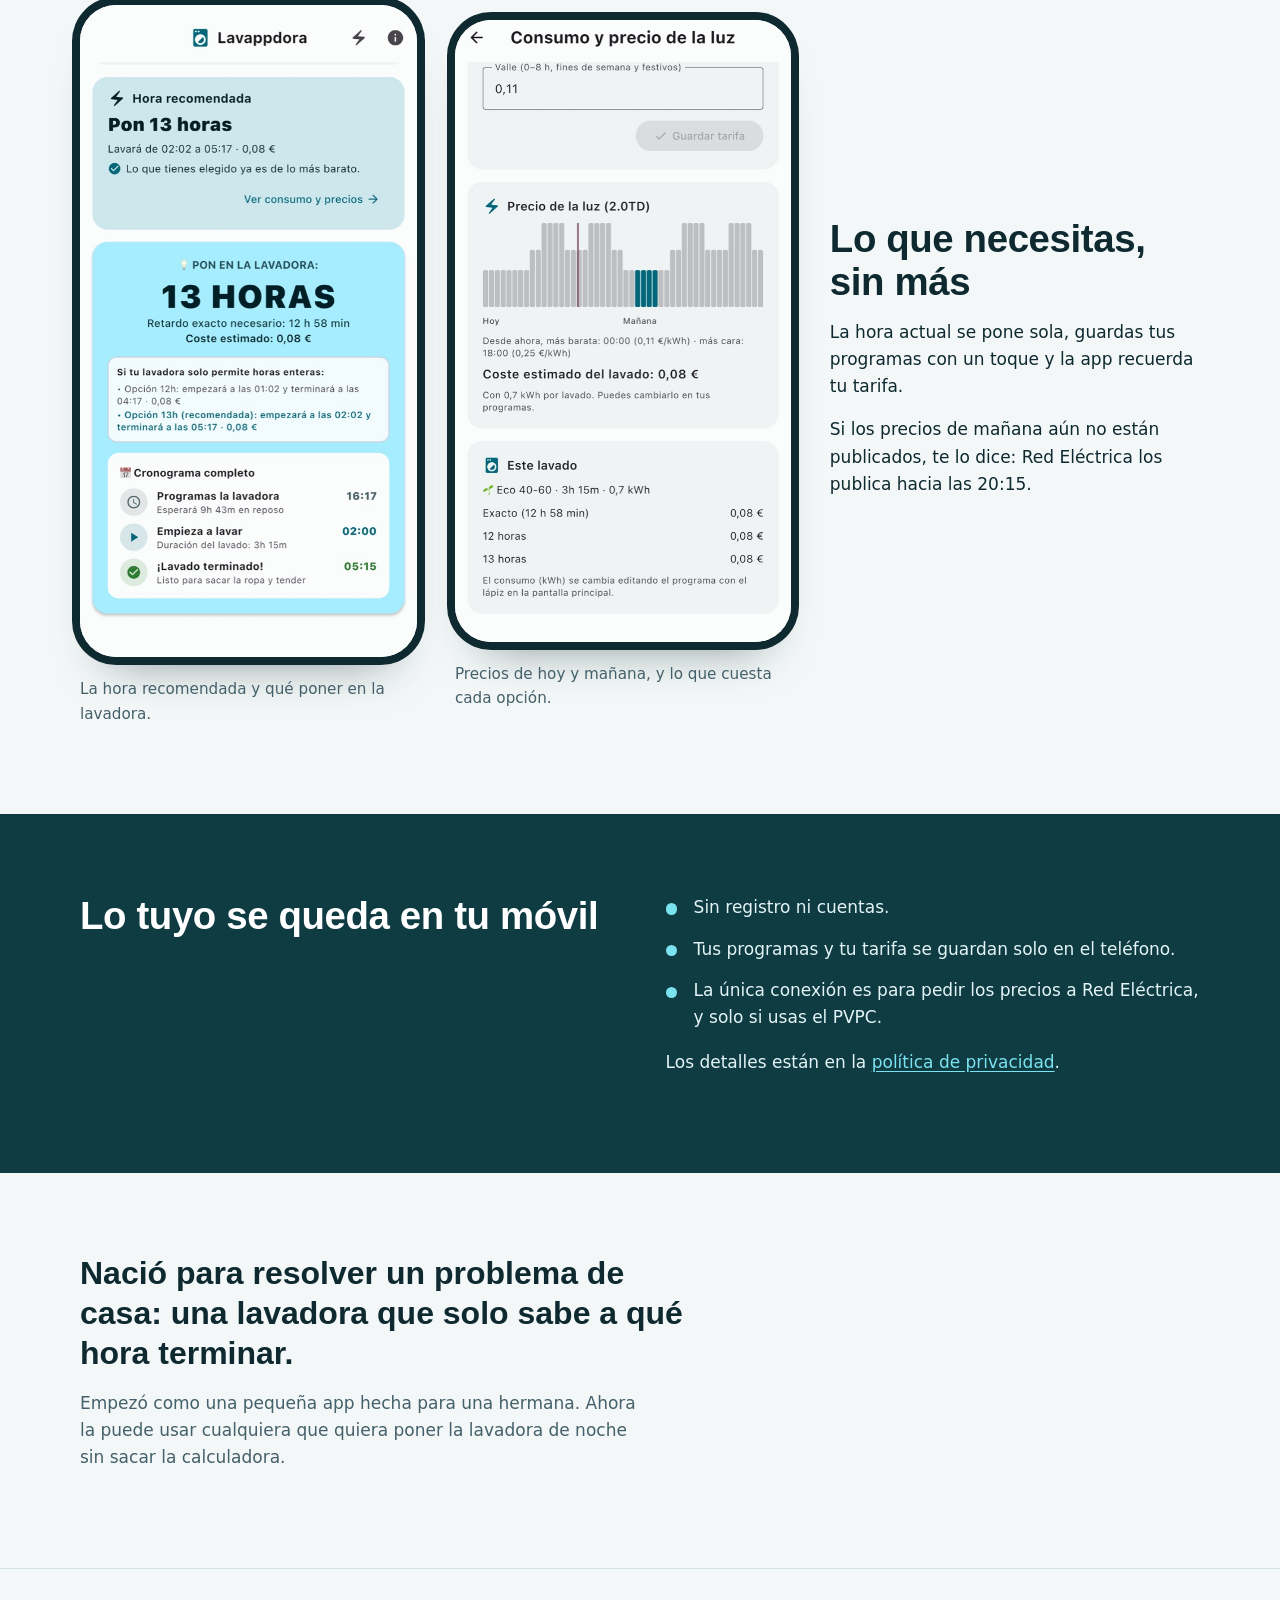
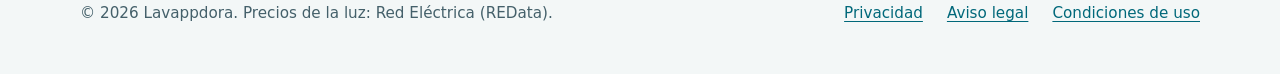
==== commit 5cc8917d: "No prometer que no habrá anuncios La landing deja de decir "sin anuncios" y la política de privacida" ====
--- a/index.html
+++ b/index.html
@@ -4,7 +4,7 @@
   <meta charset="utf-8">
   <meta name="viewport" content="width=device-width, initial-scale=1">
   <title>Lavappdora — programa la lavadora sin hacer cuentas</title>
-  <meta name="description" content="Dile a Lavappdora a qué hora quieres que empiece o termine la lavadora y te dice qué número poner en el fin diferido. Con el precio de la luz por horas. Gratis, sin registro y sin anuncios.">
+  <meta name="description" content="Dile a Lavappdora a qué hora quieres que empiece o termine la lavadora y te dice qué número poner en el fin diferido. Con el precio de la luz por horas. Gratis y sin registro.">
   <link rel="canonical" href="https://lavappdora.com/">
   <link rel="icon" href="/favicon.svg" type="image/svg+xml">
   <meta name="theme-color" content="#0F3B42">
@@ -34,7 +34,7 @@
           <p>Muchas lavadoras solo te dejan decir a qué hora terminar. Dile a Lavappdora cuándo quieres que empiece y te dice qué número poner en el fin diferido. Y, si quieres, a qué hora sale más barata la luz.</p>
           <div class="tienda">
             <img src="/img/icono.svg" alt="Icono de Lavappdora" width="64" height="64">
-            <p class="disponible">Próximamente en Android y iPhone<small>Gratis, sin registro y sin anuncios</small></p>
+            <p class="disponible">Próximamente en Android y iPhone<small>Gratis y sin registro</small></p>
           </div>
         </div>
 
@@ -114,7 +114,6 @@
         <div>
           <ul>
             <li>Sin registro ni cuentas.</li>
-            <li>Sin anuncios ni analítica.</li>
             <li>Tus programas y tu tarifa se guardan solo en el teléfono.</li>
             <li>La única conexión es para pedir los precios a Red Eléctrica, y solo si usas el PVPC.</li>
           </ul>
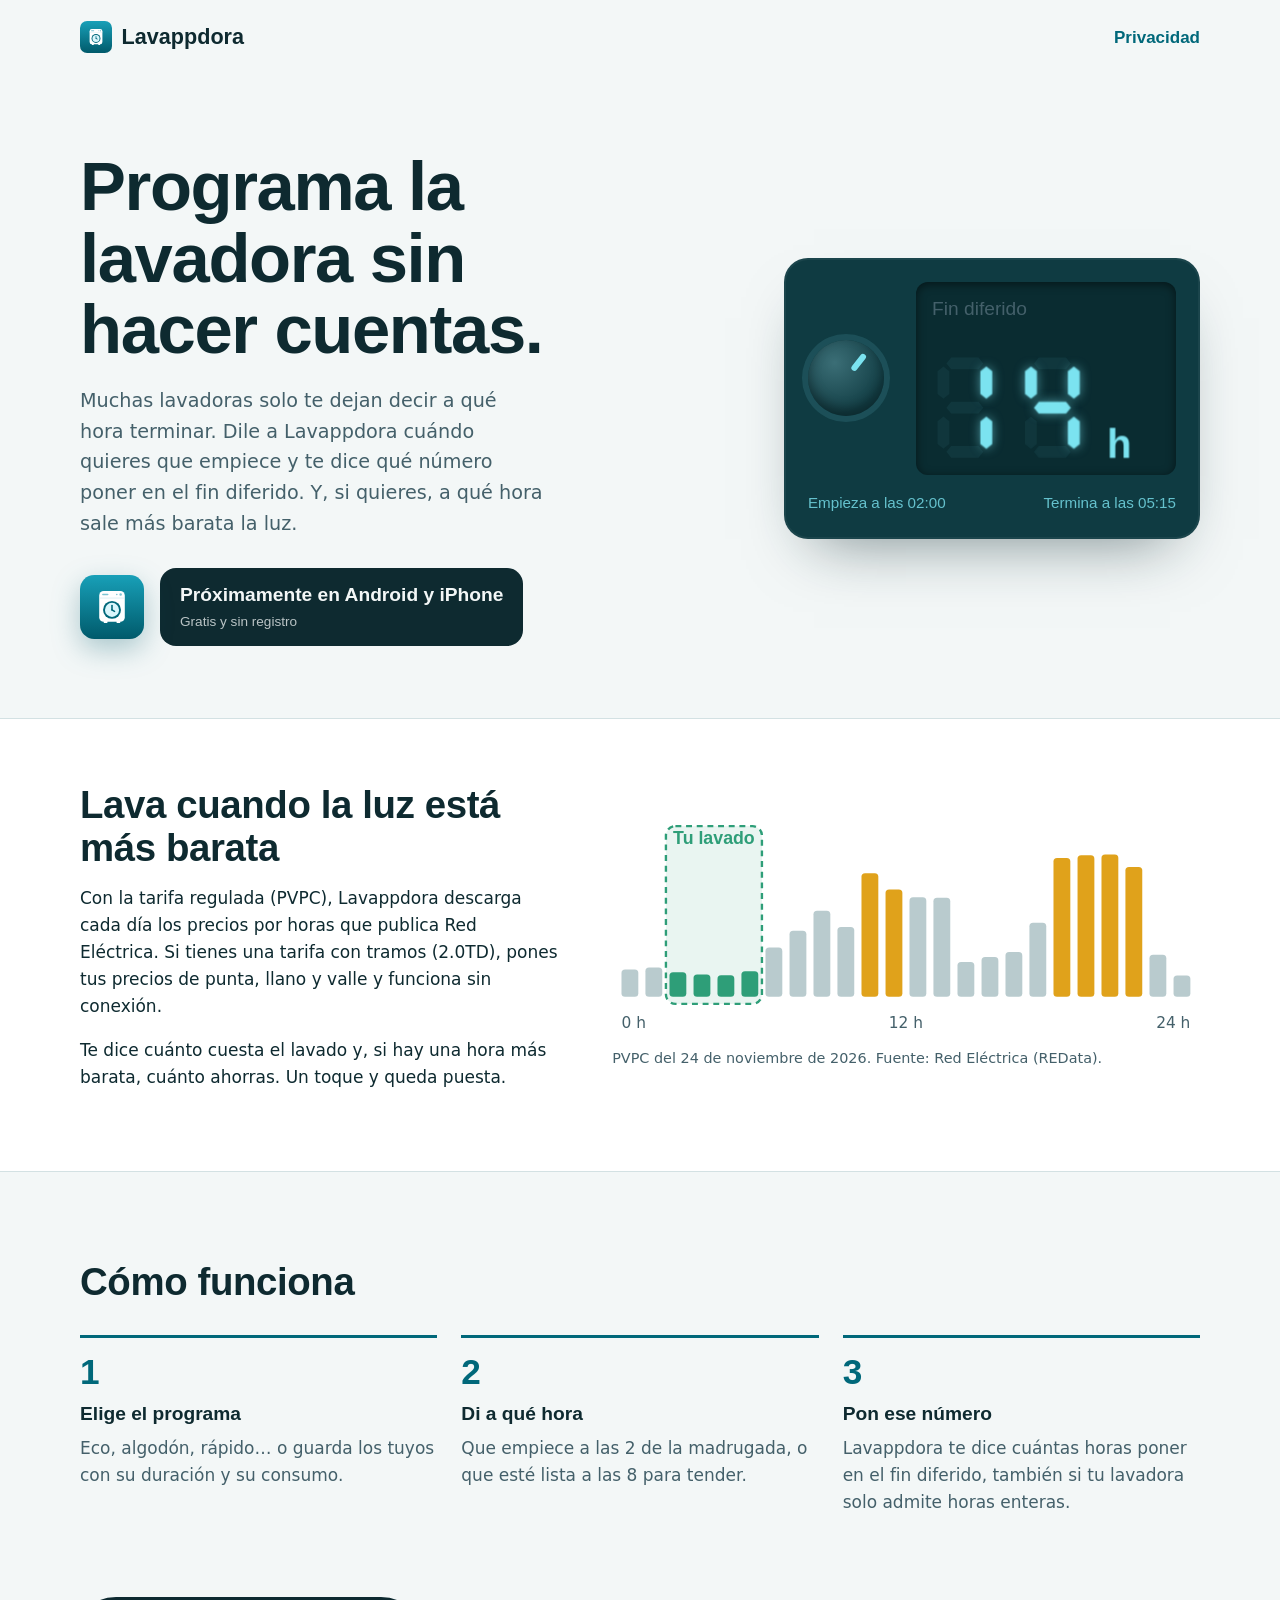
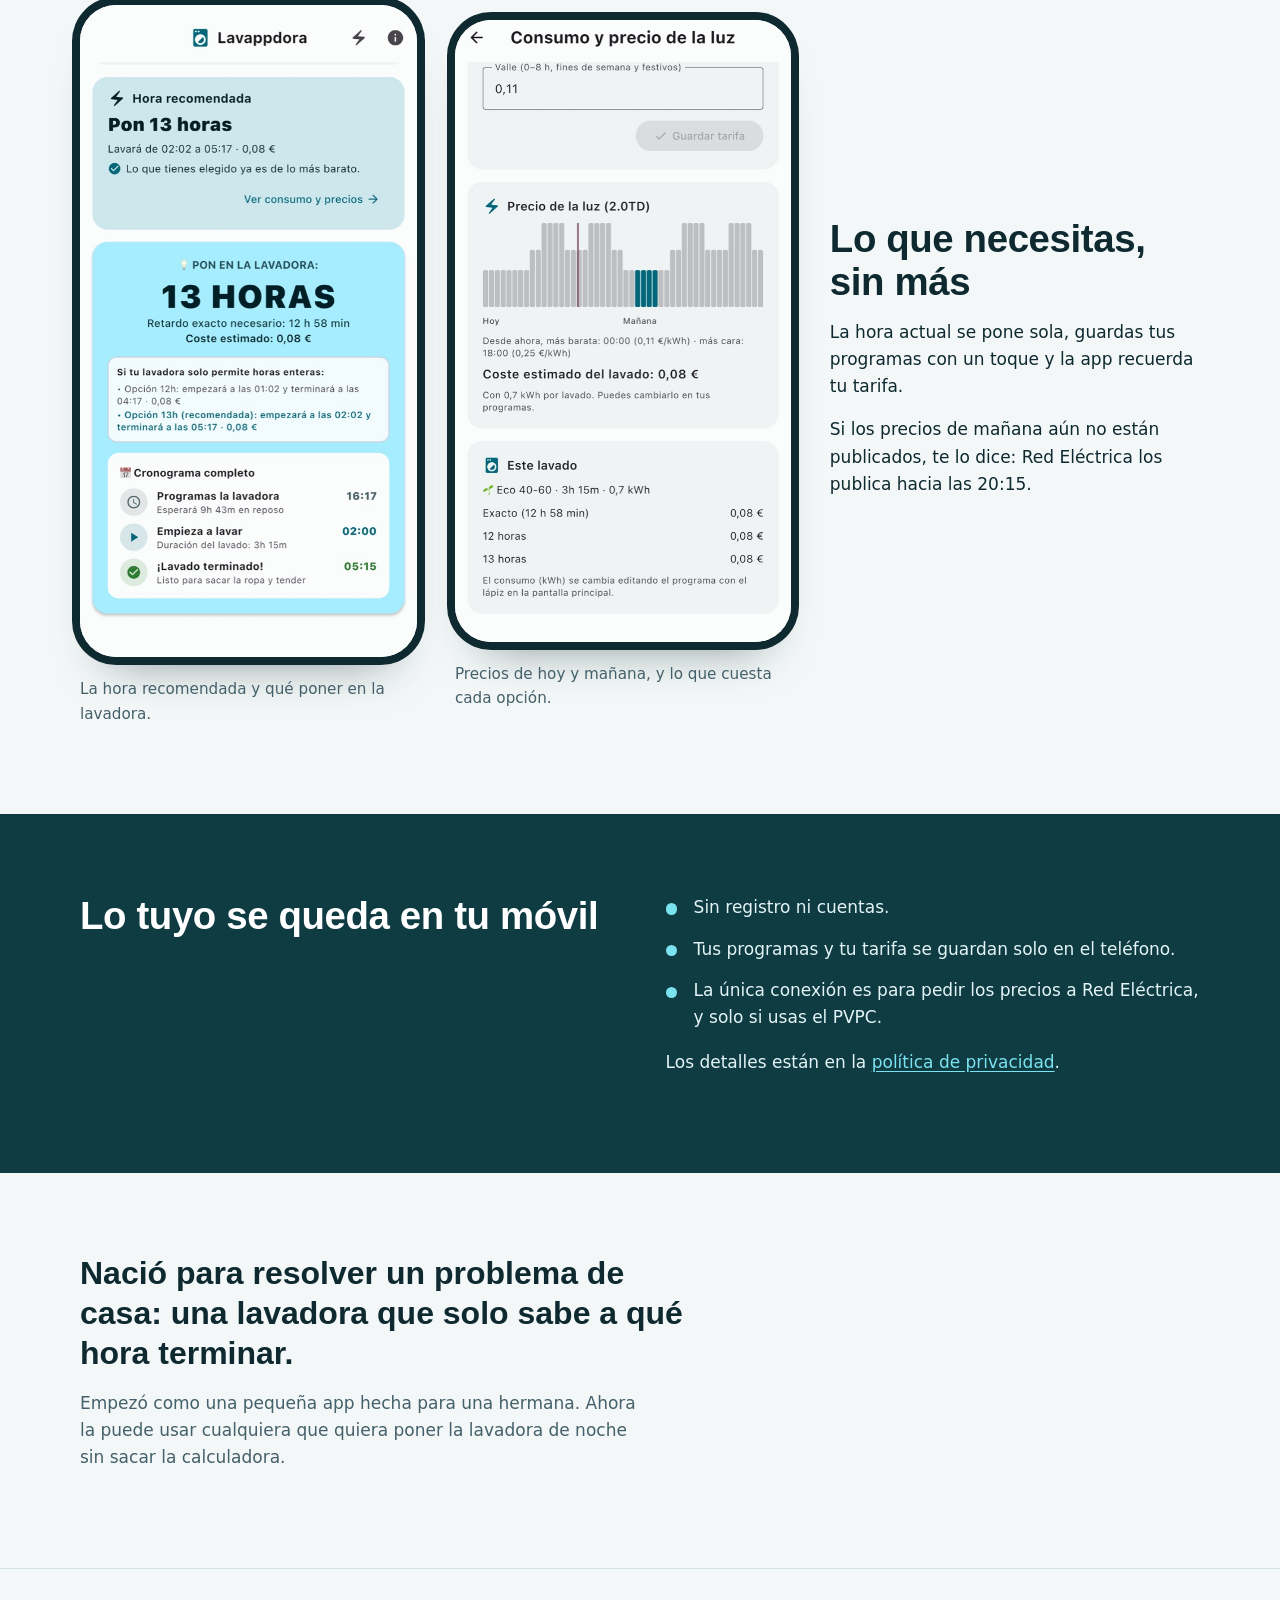
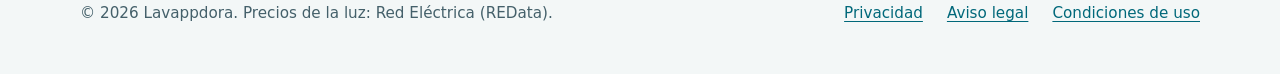
==== commit 32ae62c2: "Gráfico de precios: marco de "Tu lavado" sin solaparse con las barras Más separación entre barras, e" ====
--- a/index.html
+++ b/index.html
@@ -62,7 +62,7 @@
           <p>Te dice cuánto cuesta el lavado y, si hay una hora más barata, cuánto ahorras. Un toque y queda puesta.</p>
         </div>
         <figure style="margin:0">
-          <svg class="strip" viewBox="-8 -30 496 178" role="img" aria-labelledby="strip-t strip-d"><title id="strip-t">Precio de la luz por horas</title><desc id="strip-d">PVPC del 24 de noviembre de 2026. Las horas de 2 a 6 de la madrugada están entre las más baratas y ahí cae el lavado.</desc><rect class="window" x="34.3" y="-24" width="84.7" height="144" rx="8"/><text class="window-label" x="76.7" y="-9" text-anchor="middle">Tu lavado</text><rect class="bar" x="0.0" y="97.0" width="16.2" height="23.0" rx="3"><title>00:00 – 0.197 €/kWh</title></rect><rect class="bar" x="20.2" y="95.4" width="16.2" height="24.6" rx="3"><title>01:00 – 0.199 €/kWh</title></rect><rect class="bar wash" x="40.3" y="99.2" width="16.2" height="20.8" rx="3"><title>02:00 – 0.194 €/kWh</title></rect><rect class="bar wash" x="60.5" y="101.2" width="16.2" height="18.8" rx="3"><title>03:00 – 0.191 €/kWh</title></rect><rect class="bar wash" x="80.7" y="101.9" width="16.2" height="18.1" rx="3"><title>04:00 – 0.190 €/kWh</title></rect><rect class="bar wash" x="100.8" y="98.5" width="16.2" height="21.5" rx="3"><title>05:00 – 0.195 €/kWh</title></rect><rect class="bar" x="121.0" y="78.5" width="16.2" height="41.5" rx="3"><title>06:00 – 0.221 €/kWh</title></rect><rect class="bar" x="141.2" y="64.2" width="16.2" height="55.8" rx="3"><title>07:00 – 0.240 €/kWh</title></rect><rect class="bar" x="161.3" y="47.4" width="16.2" height="72.6" rx="3"><title>08:00 – 0.262 €/kWh</title></rect><rect class="bar" x="181.5" y="61.2" width="16.2" height="58.8" rx="3"><title>09:00 – 0.243 €/kWh</title></rect><rect class="bar dear" x="201.7" y="15.7" width="16.2" height="104.3" rx="3"><title>10:00 – 0.303 €/kWh</title></rect><rect class="bar dear" x="221.8" y="29.4" width="16.2" height="90.6" rx="3"><title>11:00 – 0.285 €/kWh</title></rect><rect class="bar" x="242.0" y="36.1" width="16.2" height="83.9" rx="3"><title>12:00 – 0.276 €/kWh</title></rect><rect class="bar" x="262.2" y="36.4" width="16.2" height="83.6" rx="3"><title>13:00 – 0.276 €/kWh</title></rect><rect class="bar" x="282.3" y="90.7" width="16.2" height="29.3" rx="3"><title>14:00 – 0.205 €/kWh</title></rect><rect class="bar" x="302.5" y="86.5" width="16.2" height="33.5" rx="3"><title>15:00 – 0.210 €/kWh</title></rect><rect class="bar" x="322.7" y="82.3" width="16.2" height="37.7" rx="3"><title>16:00 – 0.216 €/kWh</title></rect><rect class="bar" x="342.8" y="57.5" width="16.2" height="62.5" rx="3"><title>17:00 – 0.248 €/kWh</title></rect><rect class="bar dear" x="363.0" y="2.9" width="16.2" height="117.1" rx="3"><title>18:00 – 0.320 €/kWh</title></rect><rect class="bar dear" x="383.2" y="0.6" width="16.2" height="119.4" rx="3"><title>19:00 – 0.323 €/kWh</title></rect><rect class="bar dear" x="403.3" y="0.0" width="16.2" height="120.0" rx="3"><title>20:00 – 0.323 €/kWh</title></rect><rect class="bar dear" x="423.5" y="10.5" width="16.2" height="109.5" rx="3"><title>21:00 – 0.310 €/kWh</title></rect><rect class="bar" x="443.7" y="84.5" width="16.2" height="35.5" rx="3"><title>22:00 – 0.213 €/kWh</title></rect><rect class="bar" x="463.8" y="102.0" width="16.2" height="18.0" rx="3"><title>23:00 – 0.190 €/kWh</title></rect><text class="axis" x="0" y="142">0 h</text><text class="axis" x="240" y="142" text-anchor="middle">12 h</text><text class="axis" x="480" y="142" text-anchor="end">24 h</text></svg>
+          <svg class="strip" viewBox="-8 -30 496 182" role="img" aria-labelledby="strip-t strip-d"><title id="strip-t">Precio de la luz por horas</title><desc id="strip-d">PVPC del 24 de noviembre de 2026. Las horas de 2 a 6 de la madrugada están entre las más baratas y ahí cae el lavado.</desc><rect class="window-fill" x="37.5" y="-24" width="81.0" height="150" rx="8"/><rect class="bar" x="0.0" y="97.0" width="14.2" height="23.0" rx="3"><title>00:00 – 0.197 €/kWh</title></rect><rect class="bar" x="20.2" y="95.4" width="14.2" height="24.6" rx="3"><title>01:00 – 0.199 €/kWh</title></rect><rect class="bar wash" x="40.5" y="99.2" width="14.2" height="20.8" rx="3"><title>02:00 – 0.194 €/kWh</title></rect><rect class="bar wash" x="60.8" y="101.2" width="14.2" height="18.8" rx="3"><title>03:00 – 0.191 €/kWh</title></rect><rect class="bar wash" x="81.0" y="101.9" width="14.2" height="18.1" rx="3"><title>04:00 – 0.190 €/kWh</title></rect><rect class="bar wash" x="101.2" y="98.5" width="14.2" height="21.5" rx="3"><title>05:00 – 0.195 €/kWh</title></rect><rect class="bar" x="121.5" y="78.5" width="14.2" height="41.5" rx="3"><title>06:00 – 0.221 €/kWh</title></rect><rect class="bar" x="141.8" y="64.2" width="14.2" height="55.8" rx="3"><title>07:00 – 0.240 €/kWh</title></rect><rect class="bar" x="162.0" y="47.4" width="14.2" height="72.6" rx="3"><title>08:00 – 0.262 €/kWh</title></rect><rect class="bar" x="182.2" y="61.2" width="14.2" height="58.8" rx="3"><title>09:00 – 0.243 €/kWh</title></rect><rect class="bar dear" x="202.5" y="15.7" width="14.2" height="104.3" rx="3"><title>10:00 – 0.303 €/kWh</title></rect><rect class="bar dear" x="222.8" y="29.4" width="14.2" height="90.6" rx="3"><title>11:00 – 0.285 €/kWh</title></rect><rect class="bar" x="243.0" y="36.1" width="14.2" height="83.9" rx="3"><title>12:00 – 0.276 €/kWh</title></rect><rect class="bar" x="263.2" y="36.4" width="14.2" height="83.6" rx="3"><title>13:00 – 0.276 €/kWh</title></rect><rect class="bar" x="283.5" y="90.7" width="14.2" height="29.3" rx="3"><title>14:00 – 0.205 €/kWh</title></rect><rect class="bar" x="303.8" y="86.5" width="14.2" height="33.5" rx="3"><title>15:00 – 0.210 €/kWh</title></rect><rect class="bar" x="324.0" y="82.3" width="14.2" height="37.7" rx="3"><title>16:00 – 0.216 €/kWh</title></rect><rect class="bar" x="344.2" y="57.5" width="14.2" height="62.5" rx="3"><title>17:00 – 0.248 €/kWh</title></rect><rect class="bar dear" x="364.5" y="2.9" width="14.2" height="117.1" rx="3"><title>18:00 – 0.320 €/kWh</title></rect><rect class="bar dear" x="384.8" y="0.6" width="14.2" height="119.4" rx="3"><title>19:00 – 0.323 €/kWh</title></rect><rect class="bar dear" x="405.0" y="0.0" width="14.2" height="120.0" rx="3"><title>20:00 – 0.323 €/kWh</title></rect><rect class="bar dear" x="425.2" y="10.5" width="14.2" height="109.5" rx="3"><title>21:00 – 0.310 €/kWh</title></rect><rect class="bar" x="445.5" y="84.5" width="14.2" height="35.5" rx="3"><title>22:00 – 0.213 €/kWh</title></rect><rect class="bar" x="465.8" y="102.0" width="14.2" height="18.0" rx="3"><title>23:00 – 0.190 €/kWh</title></rect><rect class="window-line" x="37.5" y="-24" width="81.0" height="150" rx="8"/><text class="window-label" x="78.0" y="-9" text-anchor="middle">Tu lavado</text><text class="axis" x="0" y="146">0 h</text><text class="axis" x="240" y="146" text-anchor="middle">12 h</text><text class="axis" x="480" y="146" text-anchor="end">24 h</text></svg>
           <figcaption class="fuente">PVPC del 24 de noviembre de 2026. Fuente: Red Eléctrica (REData).</figcaption>
         </figure>
       </div>
--- a/css/estilos.css
+++ b/css/estilos.css
@@ -134,7 +134,8 @@
 .bar { fill: #B9CBCE; }
 .bar.dear { fill: var(--punta); }
 .bar.wash { fill: var(--valle); }
-.window { fill: rgba(46, 158, 120, 0.1); stroke: var(--valle); stroke-width: 2; stroke-dasharray: 5 4; }
+.window-fill { fill: rgba(46, 158, 120, 0.1); }
+.window-line { fill: none; stroke: var(--valle); stroke-width: 2; stroke-dasharray: 5 4; }
 .window-label { fill: var(--valle); font-family: var(--redondeada); font-weight: 700; font-size: 15px; }
 .axis { fill: var(--tinta-suave); font-family: var(--humanista); font-size: 13px; }
 .fuente { font-size: 0.9rem; color: var(--tinta-suave); margin: 0.75rem 0 0; }
